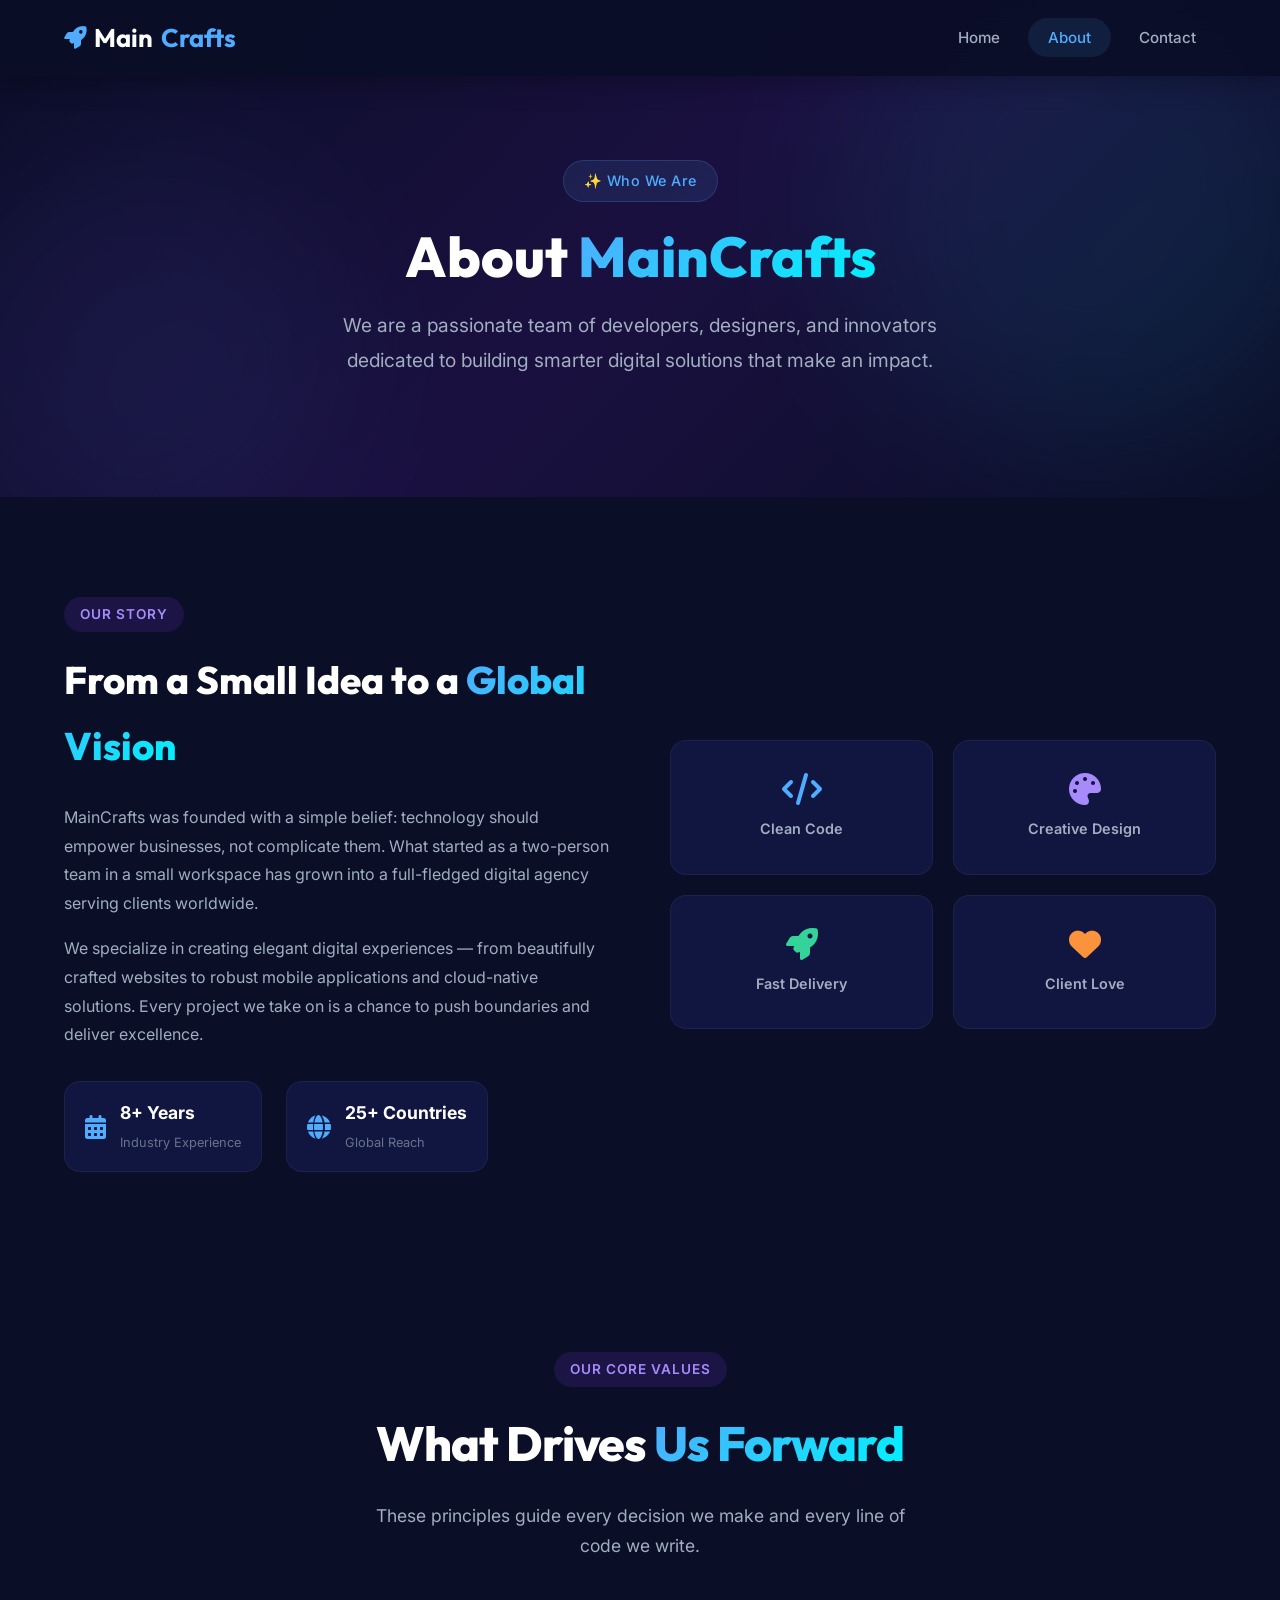
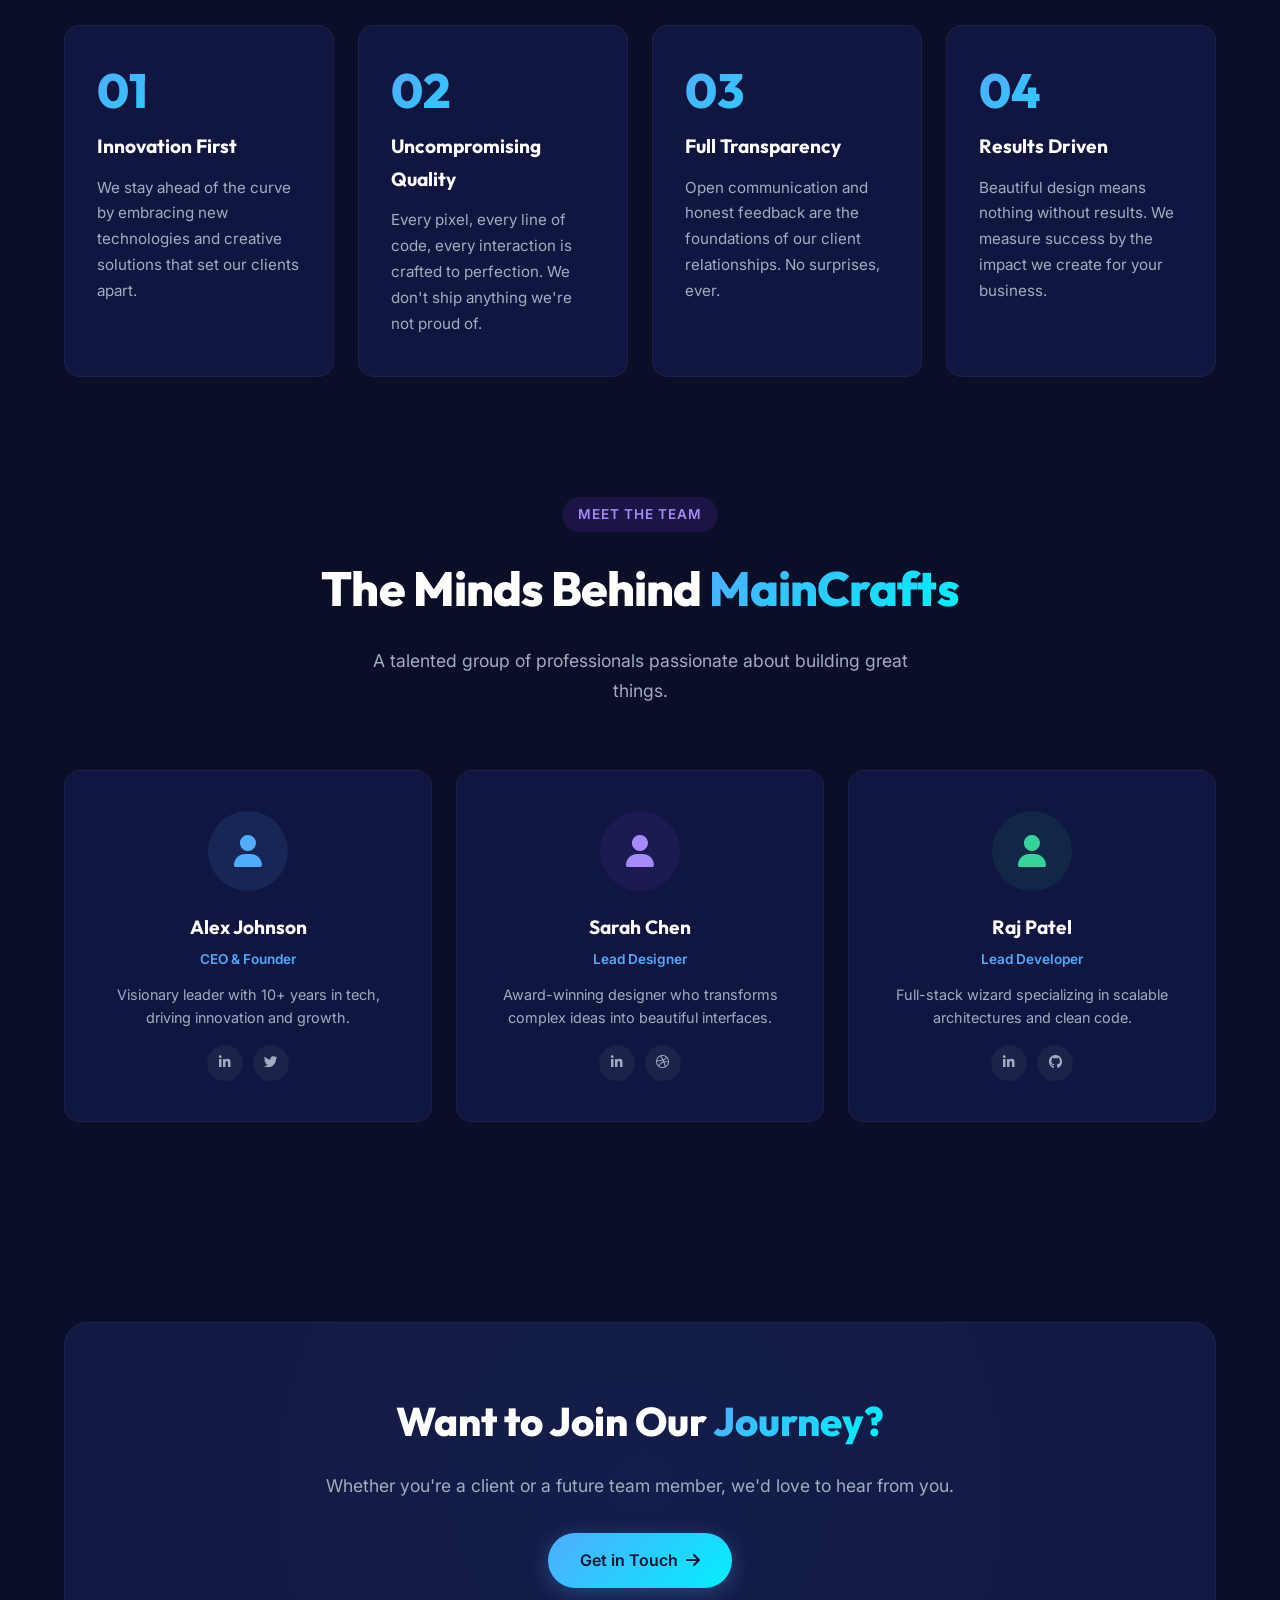
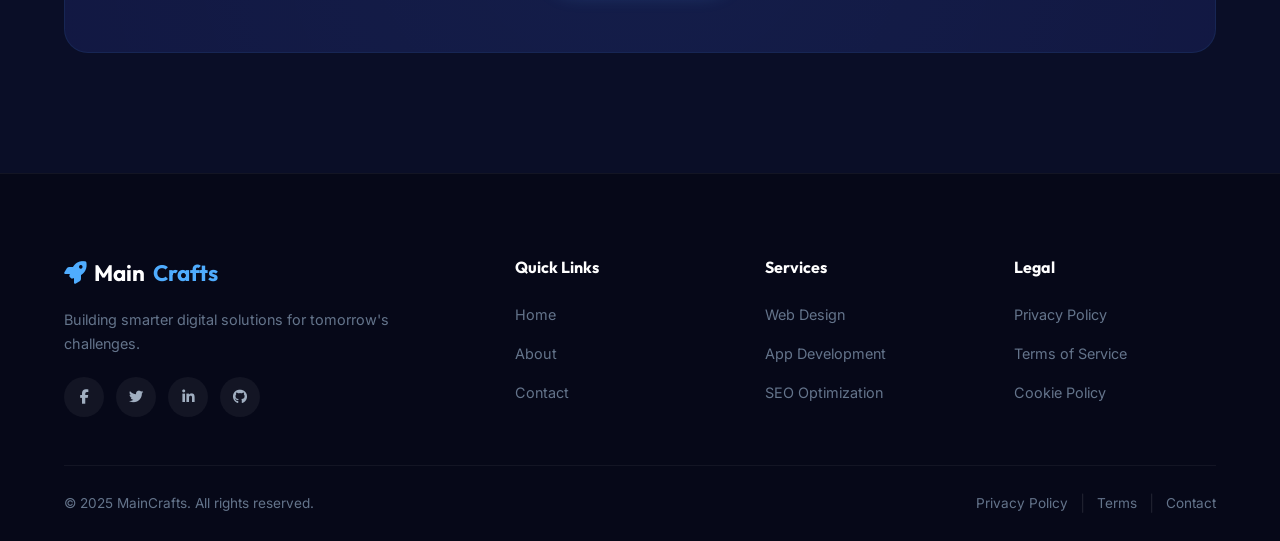
==== about.html @ 59b8bea9 "Task 2: Multi-page website (Home, About, Contact) with form validation and responsive design" ====
<!DOCTYPE html>
<html lang="en">

<head>
    <meta charset="UTF-8">
    <meta name="viewport" content="width=device-width, initial-scale=1.0">
    <meta name="description"
        content="Learn more about MainCrafts — a passionate team of developers, designers, and innovators building smarter digital solutions.">
    <title>About Us — MainCrafts</title>
    <link rel="preconnect" href="https://fonts.googleapis.com">
    <link rel="preconnect" href="https://fonts.gstatic.com" crossorigin>
    <link
        href="https://fonts.googleapis.com/css2?family=Inter:wght@300;400;500;600;700;800;900&family=Outfit:wght@400;500;600;700;800&display=swap"
        rel="stylesheet">
    <link rel="stylesheet" href="https://cdnjs.cloudflare.com/ajax/libs/font-awesome/6.5.1/css/all.min.css">
    <link rel="stylesheet" href="style.css">
</head>

<body>
    <!-- ========== HEADER / NAVBAR ========== -->
    <header id="header">
        <div class="header-container">
            <a href="index.html" class="logo" id="logo"><i class="fas fa-rocket"></i> Main<strong>Crafts</strong></a>
            <button class="hamburger" id="hamburger" aria-label="Toggle navigation">
                <span class="bar"></span><span class="bar"></span><span class="bar"></span>
            </button>
            <nav id="navbar">
                <ul class="nav-links">
                    <li><a href="index.html" class="nav-link">Home</a></li>
                    <li><a href="about.html" class="nav-link active">About</a></li>
                    <li><a href="contact.html" class="nav-link">Contact</a></li>
                </ul>
            </nav>
        </div>
    </header>

    <!-- ========== ABOUT HERO ========== -->
    <section class="page-hero">
        <div class="hero-bg-shapes">
            <div class="shape shape-1"></div>
            <div class="shape shape-2"></div>
        </div>
        <div class="container">
            <div class="page-hero-content">
                <span class="hero-badge">✨ Who We Are</span>
                <h1>About <span class="gradient-text">MainCrafts</span></h1>
                <p class="hero-subtitle">We are a passionate team of developers, designers, and innovators dedicated to
                    building smarter digital solutions that make an impact.</p>
            </div>
        </div>
    </section>

    <!-- ========== OUR STORY ========== -->
    <section class="about-story">
        <div class="container">
            <div class="story-grid">
                <div class="story-content">
                    <span class="section-badge">Our Story</span>
                    <h2>From a Small Idea to a <span class="gradient-text">Global Vision</span></h2>
                    <p>MainCrafts was founded with a simple belief: technology should empower businesses, not complicate
                        them. What started as a two-person team in a small workspace has grown into a full-fledged
                        digital agency serving clients worldwide.</p>
                    <p>We specialize in creating elegant digital experiences — from beautifully crafted websites to
                        robust mobile applications and cloud-native solutions. Every project we take on is a chance to
                        push boundaries and deliver excellence.</p>
                    <div class="story-highlights">
                        <div class="highlight" id="highlight-years">
                            <i class="fas fa-calendar-alt"></i>
                            <div>
                                <strong>8+ Years</strong>
                                <span>Industry Experience</span>
                            </div>
                        </div>
                        <div class="highlight" id="highlight-global">
                            <i class="fas fa-globe"></i>
                            <div>
                                <strong>25+ Countries</strong>
                                <span>Global Reach</span>
                            </div>
                        </div>
                    </div>
                </div>
                <div class="story-visual">
                    <div class="visual-card card-1">
                        <i class="fas fa-code"></i>
                        <span>Clean Code</span>
                    </div>
                    <div class="visual-card card-2">
                        <i class="fas fa-palette"></i>
                        <span>Creative Design</span>
                    </div>
                    <div class="visual-card card-3">
                        <i class="fas fa-rocket"></i>
                        <span>Fast Delivery</span>
                    </div>
                    <div class="visual-card card-4">
                        <i class="fas fa-heart"></i>
                        <span>Client Love</span>
                    </div>
                </div>
            </div>
        </div>
    </section>

    <!-- ========== OUR VALUES ========== -->
    <section class="about-values">
        <div class="container">
            <div class="section-header">
                <span class="section-badge">Our Core Values</span>
                <h2>What Drives <span class="gradient-text">Us Forward</span></h2>
                <p class="section-subtitle">These principles guide every decision we make and every line of code we
                    write.</p>
            </div>
            <div class="values-grid">
                <div class="value-card" id="value-innovation">
                    <div class="value-number">01</div>
                    <h3>Innovation First</h3>
                    <p>We stay ahead of the curve by embracing new technologies and creative solutions that set our
                        clients apart.</p>
                </div>
                <div class="value-card" id="value-quality">
                    <div class="value-number">02</div>
                    <h3>Uncompromising Quality</h3>
                    <p>Every pixel, every line of code, every interaction is crafted to perfection. We don't ship
                        anything we're not proud of.</p>
                </div>
                <div class="value-card" id="value-transparency">
                    <div class="value-number">03</div>
                    <h3>Full Transparency</h3>
                    <p>Open communication and honest feedback are the foundations of our client relationships. No
                        surprises, ever.</p>
                </div>
                <div class="value-card" id="value-results">
                    <div class="value-number">04</div>
                    <h3>Results Driven</h3>
                    <p>Beautiful design means nothing without results. We measure success by the impact we create for
                        your business.</p>
                </div>
            </div>
        </div>
    </section>

    <!-- ========== TEAM SECTION ========== -->
    <section class="about-team">
        <div class="container">
            <div class="section-header">
                <span class="section-badge">Meet The Team</span>
                <h2>The Minds Behind <span class="gradient-text">MainCrafts</span></h2>
                <p class="section-subtitle">A talented group of professionals passionate about building great things.
                </p>
            </div>
            <div class="team-grid">
                <div class="team-card" id="team-member-1">
                    <div class="team-avatar">
                        <i class="fas fa-user"></i>
                    </div>
                    <h3>Alex Johnson</h3>
                    <span class="team-role">CEO & Founder</span>
                    <p>Visionary leader with 10+ years in tech, driving innovation and growth.</p>
                    <div class="team-socials">
                        <a href="#" aria-label="LinkedIn"><i class="fab fa-linkedin-in"></i></a>
                        <a href="#" aria-label="Twitter"><i class="fab fa-twitter"></i></a>
                    </div>
                </div>
                <div class="team-card" id="team-member-2">
                    <div class="team-avatar avatar-purple">
                        <i class="fas fa-user"></i>
                    </div>
                    <h3>Sarah Chen</h3>
                    <span class="team-role">Lead Designer</span>
                    <p>Award-winning designer who transforms complex ideas into beautiful interfaces.</p>
                    <div class="team-socials">
                        <a href="#" aria-label="LinkedIn"><i class="fab fa-linkedin-in"></i></a>
                        <a href="#" aria-label="Dribbble"><i class="fab fa-dribbble"></i></a>
                    </div>
                </div>
                <div class="team-card" id="team-member-3">
                    <div class="team-avatar avatar-green">
                        <i class="fas fa-user"></i>
                    </div>
                    <h3>Raj Patel</h3>
                    <span class="team-role">Lead Developer</span>
                    <p>Full-stack wizard specializing in scalable architectures and clean code.</p>
                    <div class="team-socials">
                        <a href="#" aria-label="LinkedIn"><i class="fab fa-linkedin-in"></i></a>
                        <a href="#" aria-label="GitHub"><i class="fab fa-github"></i></a>
                    </div>
                </div>
            </div>
        </div>
    </section>

    <!-- ========== CTA SECTION ========== -->
    <section class="cta-banner">
        <div class="container">
            <div class="cta-box">
                <h2>Want to Join Our <span class="gradient-text">Journey?</span></h2>
                <p>Whether you're a client or a future team member, we'd love to hear from you.</p>
                <a href="contact.html" class="btn btn-primary" id="cta-about-contact">Get in Touch <i
                        class="fas fa-arrow-right"></i></a>
            </div>
        </div>
    </section>

    <!-- ========== FOOTER ========== -->
    <footer id="footer">
        <div class="container">
            <div class="footer-grid">
                <div class="footer-brand">
                    <a href="index.html" class="logo"><i class="fas fa-rocket"></i>
                        Main<strong>Crafts</strong></a>
                    <p>Building smarter digital solutions for tomorrow's challenges.</p>
                    <div class="social-links">
                        <a href="#" id="social-fb-about" aria-label="Facebook"><i class="fab fa-facebook-f"></i></a>
                        <a href="#" id="social-tw-about" aria-label="Twitter"><i class="fab fa-twitter"></i></a>
                        <a href="#" id="social-li-about" aria-label="LinkedIn"><i class="fab fa-linkedin-in"></i></a>
                        <a href="#" id="social-gh-about" aria-label="GitHub"><i class="fab fa-github"></i></a>
                    </div>
                </div>
                <div class="footer-links-group">
                    <h4>Quick Links</h4>
                    <ul>
                        <li><a href="index.html">Home</a></li>
                        <li><a href="about.html">About</a></li>
                        <li><a href="contact.html">Contact</a></li>
                    </ul>
                </div>
                <div class="footer-links-group">
                    <h4>Services</h4>
                    <ul>
                        <li><a href="#">Web Design</a></li>
                        <li><a href="#">App Development</a></li>
                        <li><a href="#">SEO Optimization</a></li>
                    </ul>
                </div>
                <div class="footer-links-group">
                    <h4>Legal</h4>
                    <ul>
                        <li><a href="#">Privacy Policy</a></li>
                        <li><a href="#">Terms of Service</a></li>
                        <li><a href="#">Cookie Policy</a></li>
                    </ul>
                </div>
            </div>
            <div class="footer-bottom">
                <p>&copy; 2025 MainCrafts. All rights reserved.</p>
                <div class="footer-bottom-links">
                    <a href="#">Privacy Policy</a><span>|</span>
                    <a href="#">Terms</a><span>|</span>
                    <a href="contact.html">Contact</a>
                </div>
            </div>
        </div>
    </footer>

    <script src="script.js"></script>
</body>

</html>
---- style.css ----
*,*::before,*::after{margin:0;padding:0;box-sizing:border-box}
:root{--primary:#4facfe;--primary-dark:#00f2fe;--accent:#7c3aed;--accent-light:#a78bfa;--bg-dark:#0a0e27;--bg-card:#111640;--bg-card-hover:#1a1f4e;--text-primary:#ffffff;--text-secondary:#a0aec0;--text-muted:#64748b;--gradient-primary:linear-gradient(135deg,#4facfe 0%,#00f2fe 100%);--gradient-hero:linear-gradient(135deg,#0a0e27 0%,#1a1040 50%,#0a0e27 100%);--gradient-accent:linear-gradient(135deg,#7c3aed 0%,#4facfe 100%);--shadow-card:0 8px 32px rgba(0,0,0,0.3);--shadow-glow:0 0 30px rgba(79,172,254,0.15);--radius:16px;--radius-sm:8px;--radius-full:50px;--transition:0.3s cubic-bezier(0.4,0,0.2,1);--font-main:'Inter',sans-serif;--font-display:'Outfit',sans-serif}
html{scroll-behavior:smooth;scroll-padding-top:80px}
body{font-family:var(--font-main);background:var(--bg-dark);color:var(--text-primary);line-height:1.7;overflow-x:hidden;-webkit-font-smoothing:antialiased}
a{text-decoration:none;color:inherit;transition:var(--transition)}
ul{list-style:none}
img{max-width:100%;display:block}
.container{max-width:1200px;margin:0 auto;padding:0 24px}
.gradient-text{background:var(--gradient-primary);-webkit-background-clip:text;-webkit-text-fill-color:transparent;background-clip:text}

/* HEADER */
#header{position:fixed;top:0;left:0;width:100%;z-index:1000;padding:16px 0;background:rgba(10,14,39,0.92);backdrop-filter:blur(20px);-webkit-backdrop-filter:blur(20px);box-shadow:0 4px 30px rgba(0,0,0,0.3);transition:var(--transition)}
.header-container{max-width:1200px;margin:0 auto;padding:0 24px;display:flex;align-items:center;justify-content:space-between}
.logo{font-family:var(--font-display);font-size:1.6rem;font-weight:700;color:var(--text-primary);display:flex;align-items:center;gap:8px}
.logo i{color:var(--primary);font-size:1.4rem}
.logo strong{color:var(--primary)}
.nav-links{display:flex;gap:8px;align-items:center}
.nav-link{padding:10px 20px;border-radius:var(--radius-full);font-weight:500;font-size:0.95rem;color:var(--text-secondary);transition:var(--transition)}
.nav-link:hover,.nav-link.active{color:var(--text-primary);background:rgba(79,172,254,0.1)}
.nav-link.active{color:var(--primary)}
.hamburger{display:none;flex-direction:column;gap:5px;background:none;border:none;cursor:pointer;padding:8px;z-index:1001}
.bar{width:28px;height:3px;background:var(--text-primary);border-radius:4px;transition:var(--transition)}
.hamburger.active .bar:nth-child(1){transform:rotate(45deg) translate(6px,6px)}
.hamburger.active .bar:nth-child(2){opacity:0}
.hamburger.active .bar:nth-child(3){transform:rotate(-45deg) translate(6px,-6px)}

/* HERO */
.hero{min-height:100vh;display:flex;align-items:center;justify-content:center;position:relative;overflow:hidden;background:var(--gradient-hero);padding:120px 24px 80px}
.hero-bg-shapes{position:absolute;inset:0;overflow:hidden;pointer-events:none}
.shape{position:absolute;border-radius:50%;opacity:0.08;background:var(--gradient-primary);filter:blur(80px);animation:float 8s ease-in-out infinite}
.shape-1{width:500px;height:500px;top:-10%;right:-5%}
.shape-2{width:400px;height:400px;bottom:-10%;left:-5%;animation-delay:-3s;background:var(--gradient-accent)}
.shape-3{width:300px;height:300px;top:40%;left:50%;animation-delay:-5s}
@keyframes float{0%,100%{transform:translateY(0) scale(1)}50%{transform:translateY(-30px) scale(1.05)}}
.hero-content{text-align:center;max-width:800px;position:relative;z-index:2}
.hero-badge{display:inline-block;padding:8px 20px;border-radius:var(--radius-full);background:rgba(79,172,254,0.1);border:1px solid rgba(79,172,254,0.2);font-size:0.9rem;font-weight:500;color:var(--primary);margin-bottom:24px;letter-spacing:0.5px}
.hero h1{font-family:var(--font-display);font-size:clamp(2.5rem,6vw,4.5rem);font-weight:800;line-height:1.1;margin-bottom:24px;letter-spacing:-0.02em}
.hero-subtitle{font-size:clamp(1rem,2vw,1.2rem);color:var(--text-secondary);max-width:600px;margin:0 auto 40px;line-height:1.8}
.hero-buttons{display:flex;gap:16px;justify-content:center;flex-wrap:wrap;margin-bottom:60px}
.btn{display:inline-flex;align-items:center;gap:8px;padding:14px 32px;border-radius:var(--radius-full);font-weight:600;font-size:1rem;cursor:pointer;transition:var(--transition);border:none;font-family:var(--font-main)}
.btn-primary{background:var(--gradient-primary);color:#0a0e27;box-shadow:0 4px 20px rgba(79,172,254,0.3)}
.btn-primary:hover{transform:translateY(-2px);box-shadow:0 8px 30px rgba(79,172,254,0.5)}
.btn-outline{background:transparent;color:var(--text-primary);border:2px solid rgba(255,255,255,0.2)}
.btn-outline:hover{border-color:var(--primary);color:var(--primary);transform:translateY(-2px)}
.btn-full{width:100%;justify-content:center}
.hero-stats{display:flex;align-items:center;justify-content:center;gap:40px;flex-wrap:wrap}
.stat{text-align:center}
.stat-number{display:block;font-family:var(--font-display);font-size:2rem;font-weight:800;color:var(--text-primary)}
.stat-label{font-size:0.85rem;color:var(--text-muted)}
.stat-divider{width:1px;height:40px;background:rgba(255,255,255,0.1)}

/* FEATURES / SERVICES */
.features{padding:120px 0;position:relative}
.section-header{text-align:center;margin-bottom:64px}
.section-badge{display:inline-block;padding:6px 16px;border-radius:var(--radius-full);background:rgba(124,58,237,0.15);color:var(--accent-light);font-size:0.85rem;font-weight:600;text-transform:uppercase;letter-spacing:1px;margin-bottom:16px}
.section-header h2{font-family:var(--font-display);font-size:clamp(2rem,4vw,3rem);font-weight:800;margin-bottom:16px;letter-spacing:-0.02em}
.section-subtitle{color:var(--text-secondary);font-size:1.1rem;max-width:550px;margin:0 auto}
.features-grid{display:grid;grid-template-columns:repeat(auto-fit,minmax(260px,1fr));gap:24px}
.feature-card{background:var(--bg-card);border:1px solid rgba(255,255,255,0.05);border-radius:var(--radius);padding:40px 32px;transition:var(--transition);position:relative;overflow:hidden}
.feature-card::before{content:'';position:absolute;top:0;left:0;right:0;height:3px;background:var(--gradient-primary);opacity:0;transition:var(--transition)}
.feature-card:hover{transform:translateY(-8px);background:var(--bg-card-hover);border-color:rgba(79,172,254,0.15);box-shadow:var(--shadow-glow)}
.feature-card:hover::before{opacity:1}
.feature-icon{width:60px;height:60px;border-radius:14px;display:flex;align-items:center;justify-content:center;font-size:1.5rem;margin-bottom:24px;background:rgba(79,172,254,0.1);color:var(--primary)}
.feature-icon.icon-purple{background:rgba(124,58,237,0.1);color:var(--accent-light)}
.feature-icon.icon-green{background:rgba(16,185,129,0.1);color:#34d399}
.feature-icon.icon-orange{background:rgba(251,146,60,0.1);color:#fb923c}
.feature-card h3{font-family:var(--font-display);font-size:1.3rem;font-weight:700;margin-bottom:12px}
.feature-card p{color:var(--text-secondary);font-size:0.95rem;line-height:1.7;margin-bottom:20px}
.feature-link{color:var(--primary);font-weight:600;font-size:0.9rem;display:inline-flex;align-items:center;gap:6px}
.feature-link i{font-size:0.8rem;transition:var(--transition)}
.feature-link:hover i{transform:translateX(4px)}

/* WHY US */
.why-us-section{padding:80px 0 120px}
.why-us-grid{display:grid;grid-template-columns:repeat(2,1fr);gap:24px}
.why-card{display:flex;gap:20px;align-items:flex-start;background:var(--bg-card);border:1px solid rgba(255,255,255,0.05);border-radius:var(--radius);padding:32px;transition:var(--transition)}
.why-card:hover{transform:translateY(-4px);border-color:rgba(79,172,254,0.15);box-shadow:var(--shadow-glow)}
.why-icon{width:50px;height:50px;min-width:50px;border-radius:12px;display:flex;align-items:center;justify-content:center;font-size:1.3rem;background:rgba(79,172,254,0.1);color:var(--primary)}
.why-icon.icon-purple{background:rgba(124,58,237,0.1);color:var(--accent-light)}
.why-icon.icon-green{background:rgba(16,185,129,0.1);color:#34d399}
.why-icon.icon-orange{background:rgba(251,146,60,0.1);color:#fb923c}
.why-content h3{font-family:var(--font-display);font-size:1.15rem;font-weight:700;margin-bottom:8px}
.why-content p{color:var(--text-secondary);font-size:0.9rem;line-height:1.7}

/* CTA BANNER */
.cta-banner{padding:80px 0 120px}
.cta-box{background:var(--bg-card);border:1px solid rgba(79,172,254,0.1);border-radius:24px;padding:64px 48px;text-align:center;position:relative;overflow:hidden}
.cta-box::before{content:'';position:absolute;top:-50%;left:-50%;width:200%;height:200%;background:radial-gradient(circle at center,rgba(79,172,254,0.05) 0%,transparent 70%);pointer-events:none}
.cta-box h2{font-family:var(--font-display);font-size:clamp(1.8rem,3.5vw,2.5rem);font-weight:800;margin-bottom:16px;position:relative}
.cta-box>p{color:var(--text-secondary);font-size:1.1rem;margin-bottom:32px;position:relative}

/* PAGE HERO (About / Contact) */
.page-hero{padding:160px 24px 80px;position:relative;overflow:hidden;background:var(--gradient-hero);text-align:center}
.page-hero-content{max-width:700px;margin:0 auto;position:relative;z-index:2}
.page-hero-content h1{font-family:var(--font-display);font-size:clamp(2.2rem,5vw,3.5rem);font-weight:800;line-height:1.1;margin-bottom:20px}

/* ABOUT STORY */
.about-story{padding:100px 0}
.story-grid{display:grid;grid-template-columns:1fr 1fr;gap:60px;align-items:center}
.story-content .section-badge{margin-bottom:16px}
.story-content h2{font-family:var(--font-display);font-size:clamp(1.8rem,3vw,2.5rem);font-weight:800;margin-bottom:24px}
.story-content p{color:var(--text-secondary);font-size:1rem;line-height:1.8;margin-bottom:16px}
.story-highlights{display:flex;gap:24px;margin-top:32px}
.highlight{display:flex;align-items:center;gap:14px;padding:16px 20px;background:var(--bg-card);border-radius:var(--radius);border:1px solid rgba(255,255,255,0.05)}
.highlight i{font-size:1.5rem;color:var(--primary)}
.highlight strong{display:block;font-size:1.1rem;color:var(--text-primary)}
.highlight span{font-size:0.8rem;color:var(--text-muted)}
.story-visual{display:grid;grid-template-columns:1fr 1fr;gap:20px}
.visual-card{background:var(--bg-card);border:1px solid rgba(255,255,255,0.05);border-radius:var(--radius);padding:32px;text-align:center;transition:var(--transition)}
.visual-card:hover{transform:translateY(-6px);border-color:rgba(79,172,254,0.2);box-shadow:var(--shadow-glow)}
.visual-card i{font-size:2rem;margin-bottom:12px;color:var(--primary)}
.visual-card span{display:block;font-weight:600;font-size:0.9rem;color:var(--text-secondary)}
.card-2 i{color:var(--accent-light)}
.card-3 i{color:#34d399}
.card-4 i{color:#fb923c}

/* VALUES */
.about-values{padding:80px 0 120px}
.values-grid{display:grid;grid-template-columns:repeat(auto-fit,minmax(260px,1fr));gap:24px}
.value-card{background:var(--bg-card);border:1px solid rgba(255,255,255,0.05);border-radius:var(--radius);padding:40px 32px;transition:var(--transition)}
.value-card:hover{transform:translateY(-6px);border-color:rgba(79,172,254,0.15);box-shadow:var(--shadow-glow)}
.value-number{font-family:var(--font-display);font-size:3rem;font-weight:800;background:var(--gradient-primary);-webkit-background-clip:text;-webkit-text-fill-color:transparent;background-clip:text;margin-bottom:16px;line-height:1}
.value-card h3{font-family:var(--font-display);font-size:1.2rem;font-weight:700;margin-bottom:12px}
.value-card p{color:var(--text-secondary);font-size:0.95rem;line-height:1.7}

/* TEAM */
.about-team{padding:0 0 120px}
.team-grid{display:grid;grid-template-columns:repeat(auto-fit,minmax(280px,1fr));gap:24px}
.team-card{background:var(--bg-card);border:1px solid rgba(255,255,255,0.05);border-radius:var(--radius);padding:40px 32px;text-align:center;transition:var(--transition)}
.team-card:hover{transform:translateY(-6px);border-color:rgba(79,172,254,0.15);box-shadow:var(--shadow-glow)}
.team-avatar{width:80px;height:80px;border-radius:50%;background:rgba(79,172,254,0.1);display:flex;align-items:center;justify-content:center;margin:0 auto 20px;font-size:2rem;color:var(--primary)}
.team-avatar.avatar-purple{background:rgba(124,58,237,0.1);color:var(--accent-light)}
.team-avatar.avatar-green{background:rgba(16,185,129,0.1);color:#34d399}
.team-card h3{font-family:var(--font-display);font-size:1.2rem;font-weight:700;margin-bottom:4px}
.team-role{color:var(--primary);font-size:0.85rem;font-weight:600;display:block;margin-bottom:12px}
.team-card p{color:var(--text-secondary);font-size:0.9rem;line-height:1.6;margin-bottom:16px}
.team-socials{display:flex;gap:10px;justify-content:center}
.team-socials a{width:36px;height:36px;border-radius:50%;display:flex;align-items:center;justify-content:center;background:rgba(255,255,255,0.05);color:var(--text-secondary);font-size:0.85rem;transition:var(--transition)}
.team-socials a:hover{background:var(--primary);color:var(--bg-dark);transform:translateY(-2px)}

/* CONTACT */
.contact-section{padding:80px 0 120px}
.contact-grid{display:grid;grid-template-columns:1.2fr 1fr;gap:48px;align-items:start}
.contact-form-wrapper{background:var(--bg-card);border:1px solid rgba(255,255,255,0.05);border-radius:var(--radius);padding:48px 40px}
.contact-form-wrapper h2{font-family:var(--font-display);font-size:1.8rem;font-weight:800;margin-bottom:8px}
.form-description{color:var(--text-secondary);margin-bottom:32px;font-size:0.95rem}
.form-group{margin-bottom:20px}
.form-group label{display:block;font-weight:600;font-size:0.9rem;margin-bottom:8px;color:var(--text-primary)}
.required{color:#f87171}
.input-wrapper{position:relative;display:flex;align-items:center}
.input-wrapper i{position:absolute;left:16px;color:var(--text-muted);font-size:0.9rem;z-index:1}
.input-wrapper input,.input-wrapper textarea{width:100%;padding:14px 20px 14px 44px;border-radius:var(--radius-sm);border:1px solid rgba(255,255,255,0.1);background:rgba(255,255,255,0.05);color:var(--text-primary);font-size:1rem;font-family:var(--font-main);outline:none;transition:var(--transition);resize:vertical}
.input-wrapper input:focus,.input-wrapper textarea:focus{border-color:var(--primary);box-shadow:0 0 0 3px rgba(79,172,254,0.1)}
.input-wrapper input::placeholder,.input-wrapper textarea::placeholder{color:var(--text-muted)}
.textarea-wrapper{align-items:flex-start}
.textarea-wrapper i{top:16px}
.form-note{color:var(--text-muted);font-size:0.8rem;margin-top:16px;text-align:center}
.form-note i{margin-right:4px}

.contact-info{display:flex;flex-direction:column;gap:20px}
.info-card{background:var(--bg-card);border:1px solid rgba(255,255,255,0.05);border-radius:var(--radius);padding:28px 24px;transition:var(--transition)}
.info-card:hover{transform:translateY(-4px);border-color:rgba(79,172,254,0.15);box-shadow:var(--shadow-glow)}
.info-icon{width:48px;height:48px;border-radius:12px;display:flex;align-items:center;justify-content:center;font-size:1.2rem;margin-bottom:16px;background:rgba(79,172,254,0.1);color:var(--primary)}
.info-icon.icon-purple{background:rgba(124,58,237,0.1);color:var(--accent-light)}
.info-icon.icon-green{background:rgba(16,185,129,0.1);color:#34d399}
.info-icon.icon-orange{background:rgba(251,146,60,0.1);color:#fb923c}
.info-card h3{font-family:var(--font-display);font-size:1.1rem;font-weight:700;margin-bottom:6px}
.info-card p{color:var(--text-secondary);font-size:0.9rem;line-height:1.6}
.info-link{color:var(--primary);font-weight:600;font-size:0.85rem;display:inline-flex;align-items:center;gap:6px;margin-top:10px}
.info-link i{font-size:0.75rem;transition:var(--transition)}
.info-link:hover i{transform:translateX(4px)}

/* FAQ */
.faq-section{padding:0 0 120px}
.faq-grid{max-width:800px;margin:0 auto;display:flex;flex-direction:column;gap:16px}
.faq-item{background:var(--bg-card);border:1px solid rgba(255,255,255,0.05);border-radius:var(--radius);overflow:hidden;transition:var(--transition)}
.faq-item:hover{border-color:rgba(79,172,254,0.15)}
.faq-question{display:flex;justify-content:space-between;align-items:center;padding:20px 24px;cursor:pointer;gap:16px}
.faq-question h3{font-family:var(--font-display);font-size:1.05rem;font-weight:600}
.faq-question i{color:var(--primary);font-size:0.9rem;transition:var(--transition);min-width:16px}
.faq-item.active .faq-question i{transform:rotate(45deg)}
.faq-answer{max-height:0;overflow:hidden;transition:max-height 0.4s ease}
.faq-item.active .faq-answer{max-height:200px}
.faq-answer p{padding:0 24px 20px;color:var(--text-secondary);font-size:0.95rem;line-height:1.7}

/* FOOTER */
#footer{background:rgba(5,7,20,0.8);border-top:1px solid rgba(255,255,255,0.05);padding:80px 0 0}
.footer-grid{display:grid;grid-template-columns:2fr 1fr 1fr 1fr;gap:48px;margin-bottom:48px}
.footer-brand .logo{font-size:1.4rem;margin-bottom:16px;display:inline-flex}
.footer-brand>p{color:var(--text-muted);font-size:0.9rem;line-height:1.7;margin-bottom:20px}
.social-links{display:flex;gap:12px}
.social-links a{width:40px;height:40px;border-radius:50%;display:flex;align-items:center;justify-content:center;background:rgba(255,255,255,0.05);color:var(--text-secondary);transition:var(--transition);font-size:0.9rem}
.social-links a:hover{background:var(--primary);color:var(--bg-dark);transform:translateY(-3px)}
.footer-links-group h4{font-family:var(--font-display);font-weight:700;margin-bottom:20px;font-size:1rem}
.footer-links-group ul{display:flex;flex-direction:column;gap:12px}
.footer-links-group a{color:var(--text-muted);font-size:0.9rem}
.footer-links-group a:hover{color:var(--primary)}
.footer-bottom{border-top:1px solid rgba(255,255,255,0.05);padding:24px 0;display:flex;justify-content:space-between;align-items:center;flex-wrap:wrap;gap:16px}
.footer-bottom p{color:var(--text-muted);font-size:0.85rem}
.footer-bottom-links{display:flex;gap:12px;align-items:center}
.footer-bottom-links a{color:var(--text-muted);font-size:0.85rem}
.footer-bottom-links a:hover{color:var(--primary)}
.footer-bottom-links span{color:rgba(255,255,255,0.1)}

/* ANIMATIONS */
.reveal{opacity:0;transform:translateY(40px);transition:opacity 0.8s ease,transform 0.8s ease}
.reveal.revealed{opacity:1;transform:translateY(0)}
.feature-card.reveal:nth-child(2){transition-delay:0.1s}
.feature-card.reveal:nth-child(3){transition-delay:0.2s}
.feature-card.reveal:nth-child(4){transition-delay:0.3s}

/* RESPONSIVE TABLET */
@media(max-width:768px){
.hamburger{display:flex}
#navbar{position:fixed;top:0;right:-100%;width:280px;height:100vh;background:rgba(10,14,39,0.98);backdrop-filter:blur(20px);padding:100px 32px 40px;transition:var(--transition);box-shadow:-10px 0 40px rgba(0,0,0,0.5)}
#navbar.active{right:0}
.nav-links{flex-direction:column;gap:4px}
.nav-link{padding:14px 20px;width:100%}
.hero{padding:100px 20px 60px}
.hero-stats{gap:24px}
.stat-divider{display:none}
.story-grid{grid-template-columns:1fr;gap:40px}
.why-us-grid{grid-template-columns:1fr}
.contact-grid{grid-template-columns:1fr}
.footer-grid{grid-template-columns:1fr 1fr;gap:32px}
.footer-bottom{flex-direction:column;text-align:center}
.cta-box{padding:48px 24px}
.story-highlights{flex-direction:column}
.contact-form-wrapper{padding:32px 24px}
}

/* RESPONSIVE MOBILE */
@media(max-width:480px){
.hero h1{font-size:2rem}
.hero-subtitle{font-size:0.95rem}
.hero-buttons{flex-direction:column;align-items:center}
.btn{width:100%;justify-content:center}
.features-grid{grid-template-columns:1fr}
.values-grid{grid-template-columns:1fr}
.team-grid{grid-template-columns:1fr}
.footer-grid{grid-template-columns:1fr}
.hero-stats{flex-direction:column;gap:20px}
.story-visual{grid-template-columns:1fr}
}
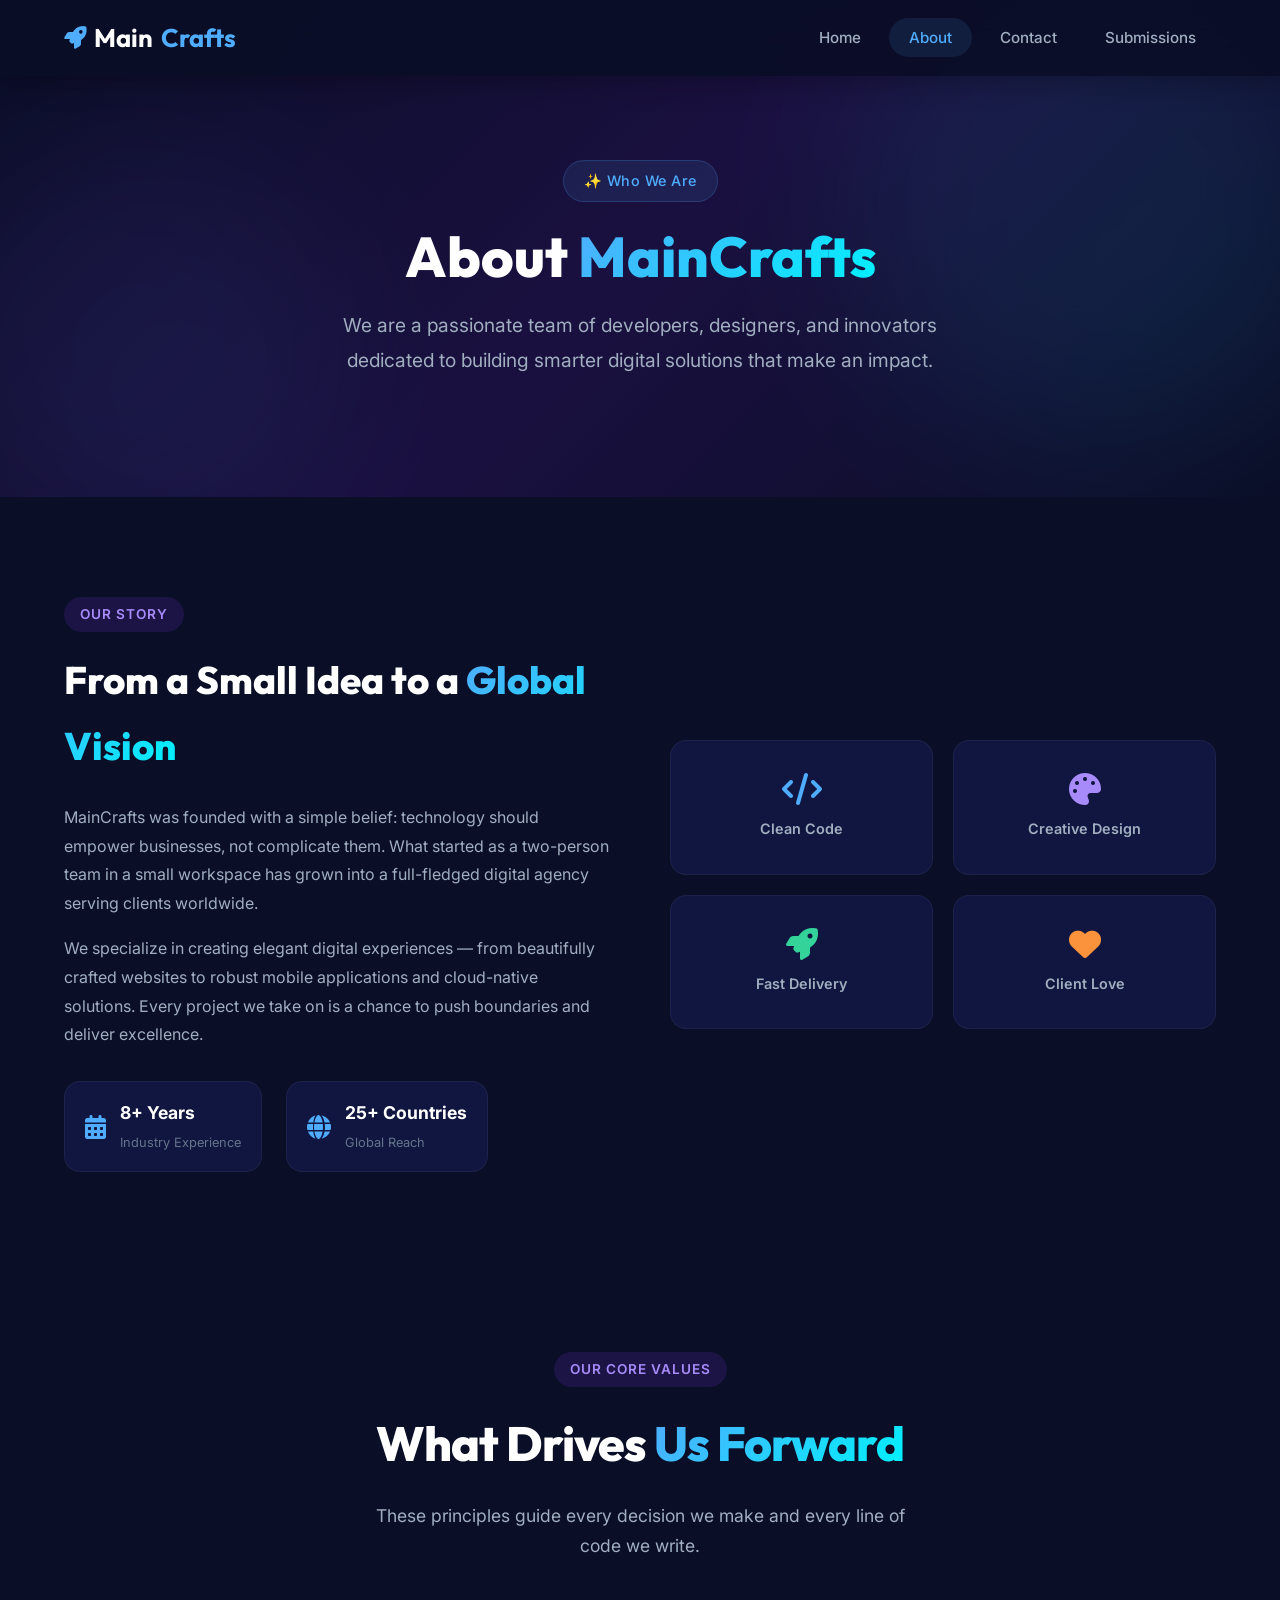
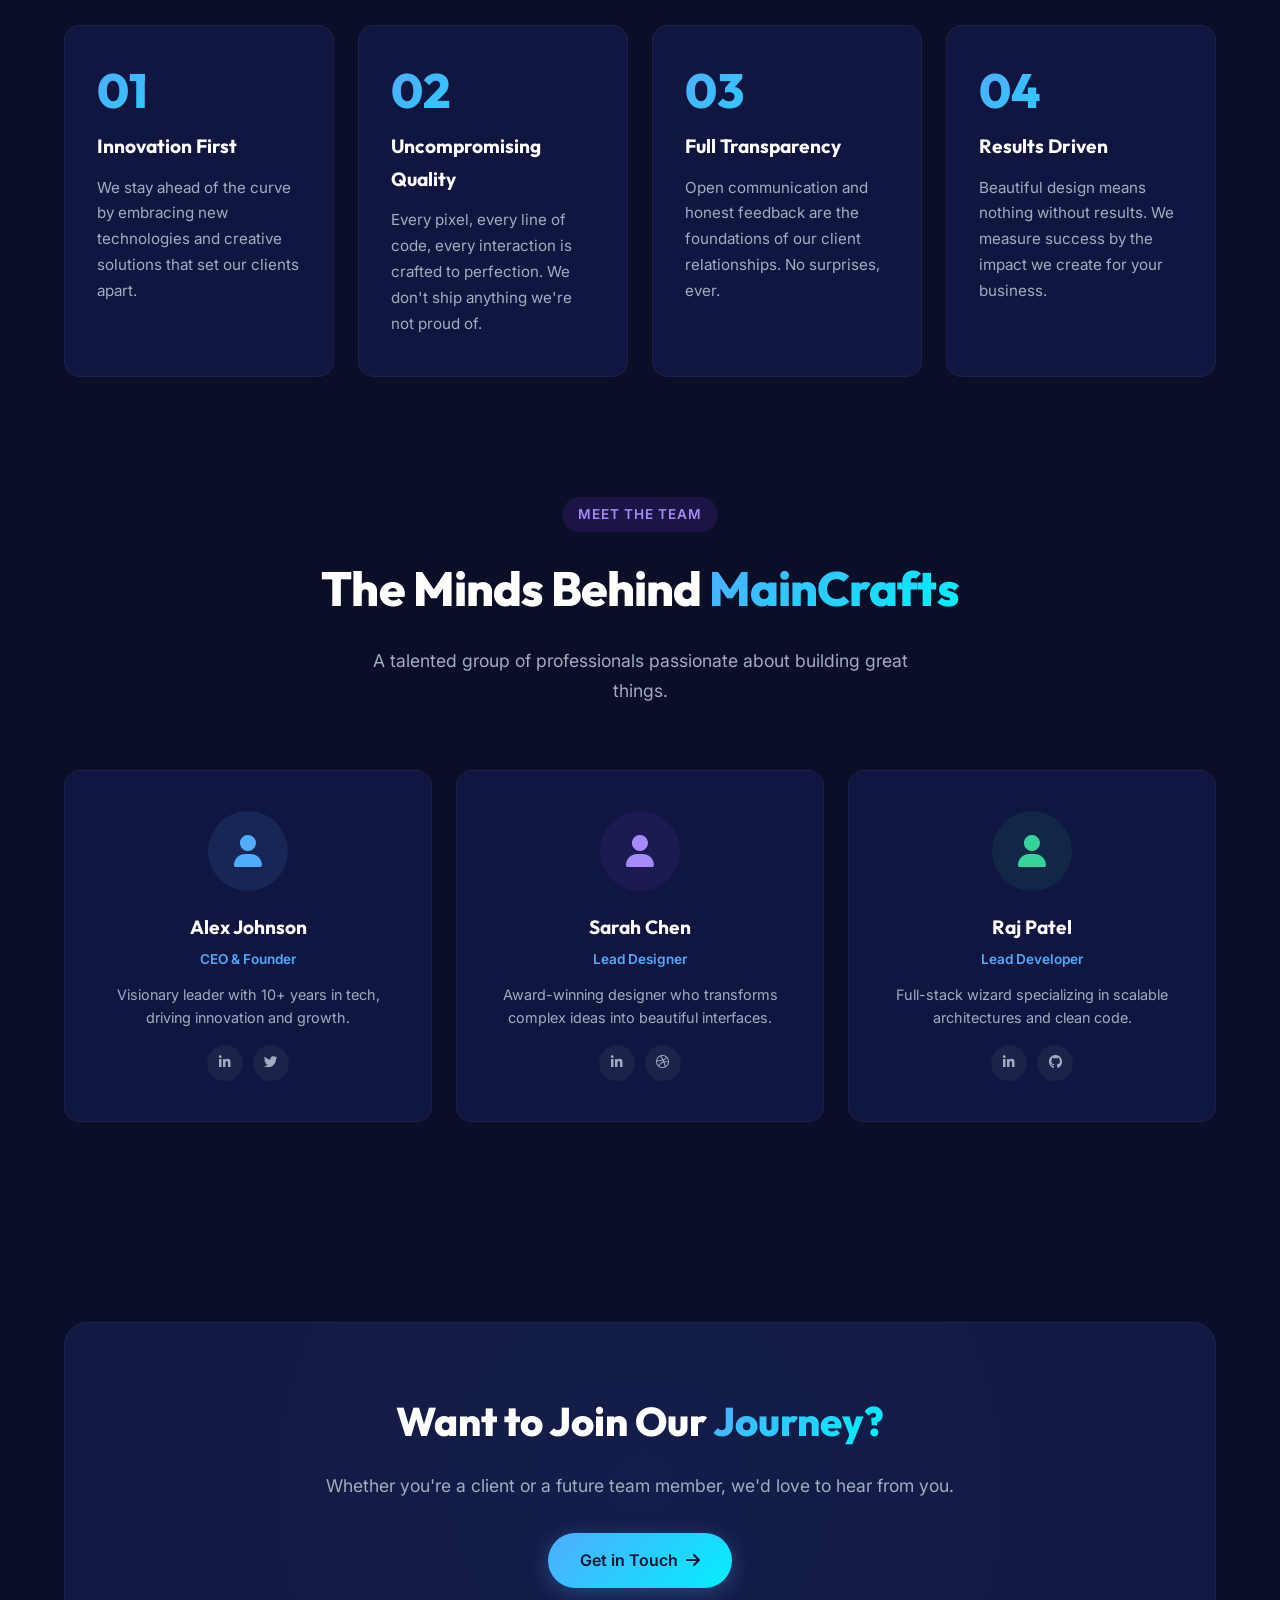
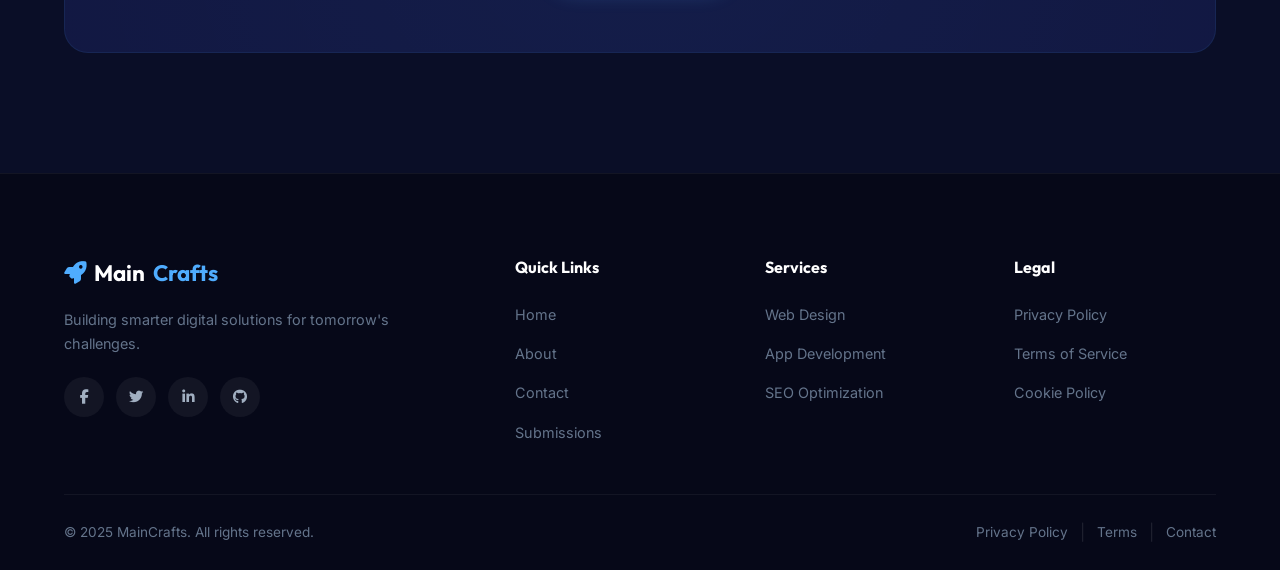
==== commit 8ea91ab5: "Task 3: JavaScript interactivity - Contact form validation, LocalStorage saving, and Submissions pag" ====
--- a/about.html
+++ b/about.html
@@ -29,6 +29,7 @@
                     <li><a href="index.html" class="nav-link">Home</a></li>
                     <li><a href="about.html" class="nav-link active">About</a></li>
                     <li><a href="contact.html" class="nav-link">Contact</a></li>
+                    <li><a href="submissions.html" class="nav-link">Submissions</a></li>
                 </ul>
             </nav>
         </div>
@@ -223,6 +224,7 @@
                         <li><a href="index.html">Home</a></li>
                         <li><a href="about.html">About</a></li>
                         <li><a href="contact.html">Contact</a></li>
+                        <li><a href="submissions.html">Submissions</a></li>
                     </ul>
                 </div>
                 <div class="footer-links-group">
--- a/style.css
+++ b/style.css
@@ -202,6 +202,44 @@
 .footer-bottom-links a:hover{color:var(--primary)}
 .footer-bottom-links span{color:rgba(255,255,255,0.1)}
 
+/* SUBMISSIONS */
+.submissions-section{padding:80px 0 120px}
+.submissions-header{display:flex;justify-content:space-between;align-items:center;margin-bottom:48px;flex-wrap:wrap;gap:20px}
+.submissions-info h2{font-family:var(--font-display);font-size:clamp(1.5rem,3vw,2rem);font-weight:800;margin-bottom:4px}
+.submissions-list{display:flex;flex-direction:column;gap:20px}
+.submission-card{background:var(--bg-card);border:1px solid rgba(255,255,255,0.05);border-radius:var(--radius);padding:28px 32px;transition:var(--transition);position:relative;overflow:hidden;animation:fadeSlideIn 0.5s ease both}
+.submission-card::before{content:'';position:absolute;top:0;left:0;bottom:0;width:4px;background:var(--gradient-primary);opacity:0;transition:var(--transition)}
+.submission-card:hover{transform:translateY(-4px);border-color:rgba(79,172,254,0.15);box-shadow:var(--shadow-glow)}
+.submission-card:hover::before{opacity:1}
+.submission-number{font-family:var(--font-display);font-size:1.5rem;font-weight:800;background:var(--gradient-primary);-webkit-background-clip:text;-webkit-text-fill-color:transparent;background-clip:text;margin-bottom:16px}
+.submission-details{display:grid;grid-template-columns:repeat(auto-fit,minmax(200px,1fr));gap:16px;margin-bottom:16px}
+.submission-field{display:flex;align-items:flex-start;gap:12px}
+.submission-field>i{width:36px;height:36px;min-width:36px;border-radius:10px;display:flex;align-items:center;justify-content:center;background:rgba(79,172,254,0.1);color:var(--primary);font-size:0.85rem;margin-top:2px}
+.field-label{display:block;font-size:0.75rem;font-weight:600;text-transform:uppercase;letter-spacing:1px;color:var(--text-muted);margin-bottom:2px}
+.field-value{display:block;font-size:0.95rem;color:var(--text-primary);word-break:break-word}
+.submission-time{font-size:0.8rem;color:var(--text-muted);display:flex;align-items:center;gap:6px;padding-top:12px;border-top:1px solid rgba(255,255,255,0.05)}
+.submission-time i{color:var(--primary);font-size:0.75rem}
+@keyframes fadeSlideIn{from{opacity:0;transform:translateY(20px)}to{opacity:1;transform:translateY(0)}}
+
+/* EMPTY STATE */
+.empty-state{text-align:center;padding:80px 24px;background:var(--bg-card);border-radius:var(--radius);border:1px dashed rgba(79,172,254,0.2)}
+.empty-icon{width:80px;height:80px;border-radius:50%;background:rgba(79,172,254,0.1);display:flex;align-items:center;justify-content:center;margin:0 auto 24px;font-size:2rem;color:var(--primary)}
+.empty-state h3{font-family:var(--font-display);font-size:1.5rem;font-weight:700;margin-bottom:8px}
+.empty-state p{color:var(--text-secondary);margin-bottom:24px}
+
+/* BUTTON DANGER */
+.btn-danger{border-color:rgba(248,113,113,0.3);color:#f87171}
+.btn-danger:hover{background:rgba(248,113,113,0.1);border-color:#f87171;color:#f87171}
+
+/* TOAST NOTIFICATION */
+.toast-notification{position:fixed;top:24px;right:24px;z-index:10000;display:flex;align-items:center;gap:12px;padding:16px 24px;border-radius:var(--radius-sm);font-size:0.95rem;font-weight:500;backdrop-filter:blur(20px);-webkit-backdrop-filter:blur(20px);box-shadow:0 8px 32px rgba(0,0,0,0.4);transform:translateX(120%);transition:transform 0.4s cubic-bezier(0.4,0,0.2,1);max-width:420px}
+.toast-notification.toast-show{transform:translateX(0)}
+.toast-success{background:rgba(16,185,129,0.15);border:1px solid rgba(16,185,129,0.3);color:#34d399}
+.toast-success i{color:#34d399;font-size:1.2rem}
+.toast-error{background:rgba(248,113,113,0.15);border:1px solid rgba(248,113,113,0.3);color:#f87171}
+.toast-error i{color:#f87171;font-size:1.2rem}
+.toast-notification span{color:var(--text-primary)}
+
 /* ANIMATIONS */
 .reveal{opacity:0;transform:translateY(40px);transition:opacity 0.8s ease,transform 0.8s ease}
 .reveal.revealed{opacity:1;transform:translateY(0)}
@@ -227,6 +265,10 @@
 .cta-box{padding:48px 24px}
 .story-highlights{flex-direction:column}
 .contact-form-wrapper{padding:32px 24px}
+.submissions-header{flex-direction:column;align-items:flex-start}
+.submission-details{grid-template-columns:1fr}
+.submission-card{padding:20px}
+.toast-notification{left:16px;right:16px;max-width:none}
 }
 
 /* RESPONSIVE MOBILE */
@@ -241,4 +283,5 @@
 .footer-grid{grid-template-columns:1fr}
 .hero-stats{flex-direction:column;gap:20px}
 .story-visual{grid-template-columns:1fr}
+.submission-field>i{display:none}
 }
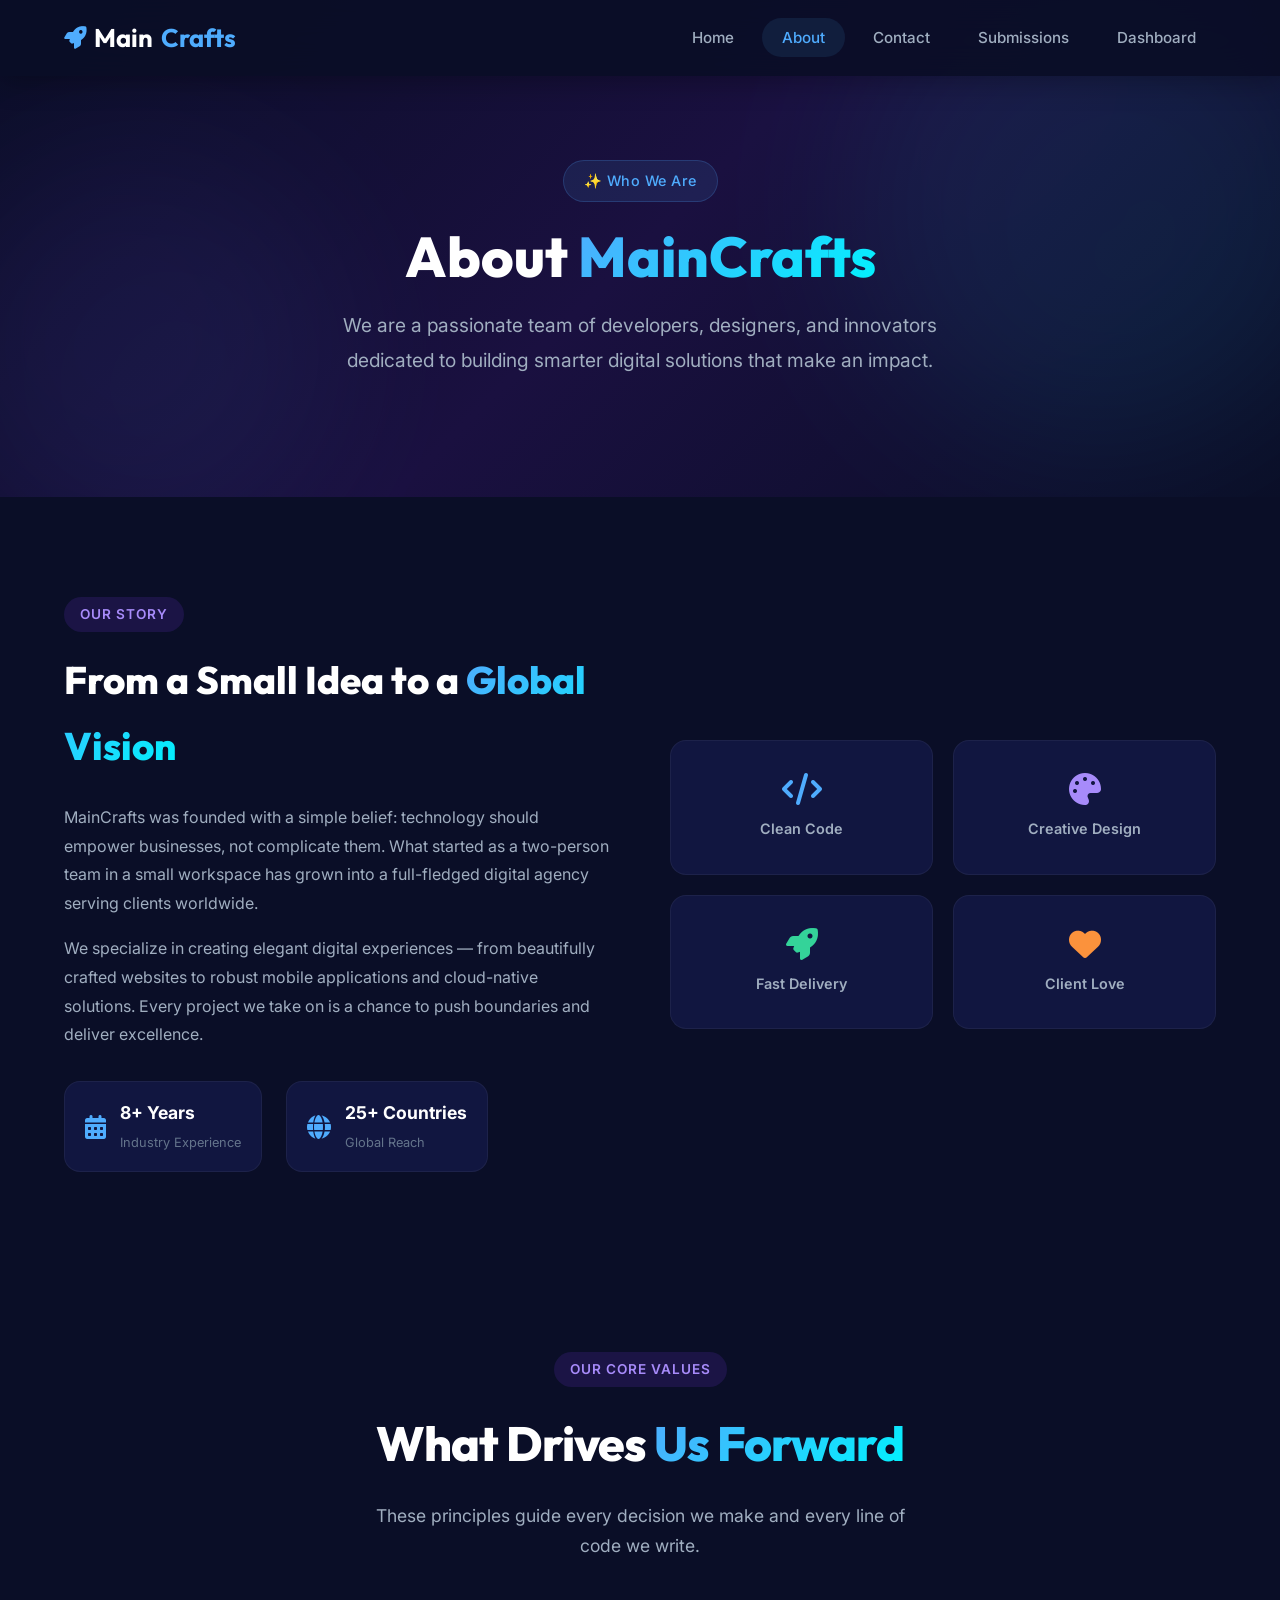
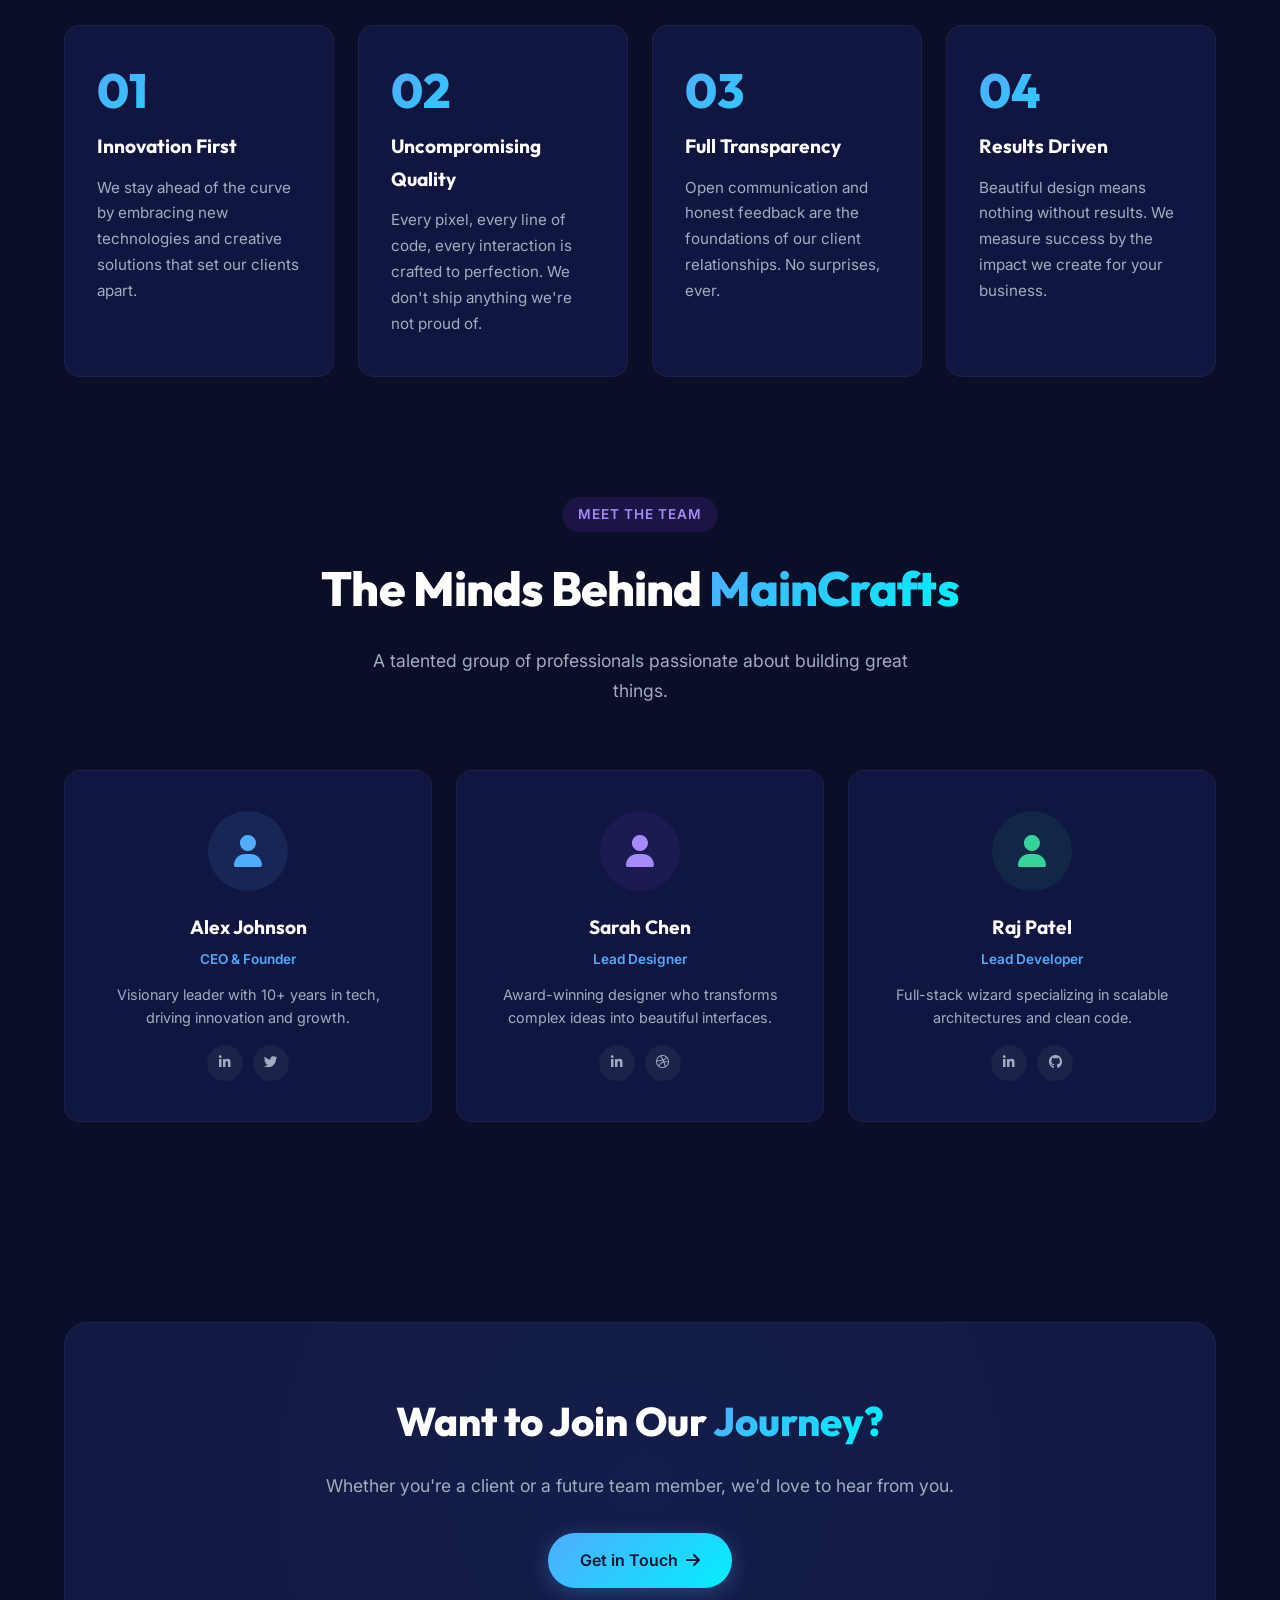
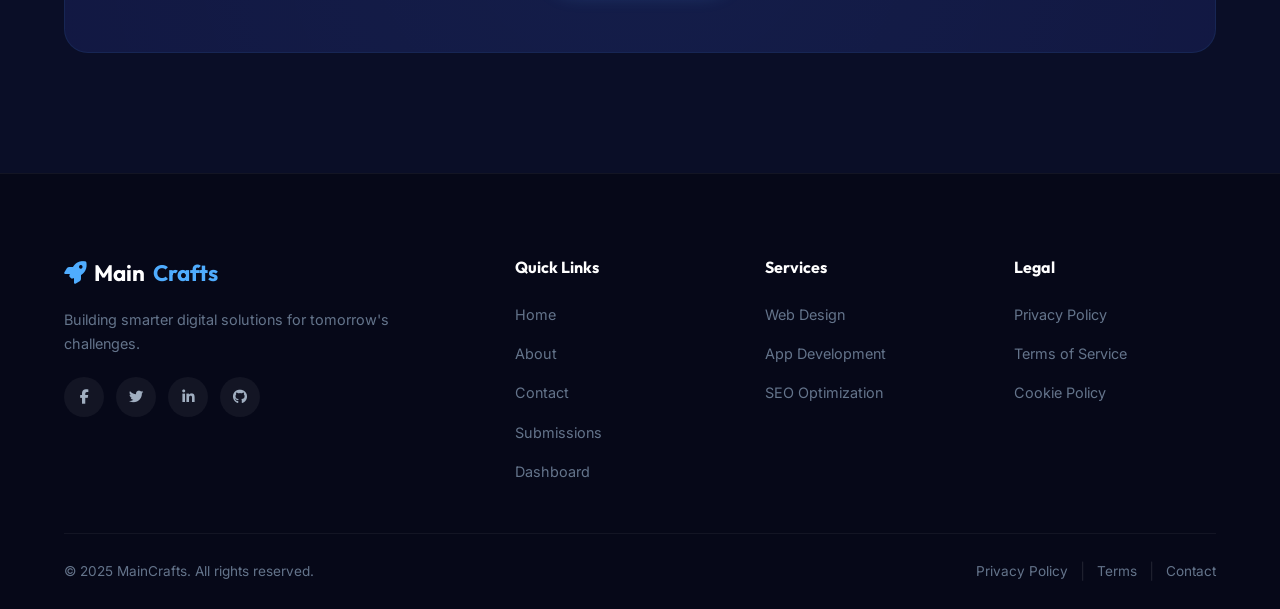
==== commit 39156583: "Task 4: Add Task Manager Dashboard with CRUD, LocalStorage, Search & Filter - Added dashboard.html w" ====
--- a/about.html
+++ b/about.html
@@ -30,6 +30,7 @@
                     <li><a href="about.html" class="nav-link active">About</a></li>
                     <li><a href="contact.html" class="nav-link">Contact</a></li>
                     <li><a href="submissions.html" class="nav-link">Submissions</a></li>
+                    <li><a href="dashboard.html" class="nav-link">Dashboard</a></li>
                 </ul>
             </nav>
         </div>
@@ -225,6 +226,7 @@
                         <li><a href="about.html">About</a></li>
                         <li><a href="contact.html">Contact</a></li>
                         <li><a href="submissions.html">Submissions</a></li>
+                        <li><a href="dashboard.html">Dashboard</a></li>
                     </ul>
                 </div>
                 <div class="footer-links-group">
--- a/style.css
+++ b/style.css
@@ -285,3 +285,88 @@
 .story-visual{grid-template-columns:1fr}
 .submission-field>i{display:none}
 }
+
+/* ========== TASK MANAGER DASHBOARD ========== */
+.dashboard-section{padding:80px 0 120px}
+
+/* Dashboard Stats */
+.dashboard-stats{display:grid;grid-template-columns:repeat(3,1fr);gap:20px;margin-bottom:32px}
+.dash-stat{background:var(--bg-card);border:1px solid rgba(255,255,255,0.05);border-radius:var(--radius);padding:24px;display:flex;align-items:center;gap:16px;transition:var(--transition)}
+.dash-stat:hover{transform:translateY(-4px);border-color:rgba(79,172,254,0.15);box-shadow:var(--shadow-glow)}
+.dash-stat i{font-size:1.8rem;color:var(--primary);min-width:40px;text-align:center}
+.dash-stat-number{display:block;font-family:var(--font-display);font-size:1.8rem;font-weight:800;color:var(--text-primary);line-height:1.2}
+.dash-stat-label{display:block;font-size:0.8rem;color:var(--text-muted);text-transform:uppercase;letter-spacing:1px;font-weight:600}
+
+/* Dashboard Input Box */
+.dashboard-input-box{background:var(--bg-card);border:1px solid rgba(255,255,255,0.05);border-radius:var(--radius);padding:32px;margin-bottom:24px;transition:var(--transition)}
+.dashboard-input-box.editing-mode{border-color:rgba(251,146,60,0.4);box-shadow:0 0 20px rgba(251,146,60,0.08)}
+.dashboard-input-box h2{font-family:var(--font-display);font-size:1.3rem;font-weight:700;margin-bottom:20px;display:flex;align-items:center;gap:10px}
+.dashboard-input-box h2 i{color:var(--primary);font-size:1.1rem}
+.editing-mode h2 i{color:#fb923c}
+.task-input-group{display:flex;gap:12px;align-items:center;flex-wrap:wrap}
+.task-input-group .input-wrapper{flex:1;min-width:250px}
+.task-input-group .input-wrapper input{padding:14px 20px 14px 44px;border-radius:var(--radius-sm);border:1px solid rgba(255,255,255,0.1);background:rgba(255,255,255,0.05);color:var(--text-primary);font-size:1rem;font-family:var(--font-main);outline:none;transition:var(--transition);width:100%}
+.task-input-group .input-wrapper input:focus{border-color:var(--primary);box-shadow:0 0 0 3px rgba(79,172,254,0.1)}
+.task-input-group .input-wrapper input::placeholder{color:var(--text-muted)}
+.task-input-group .input-wrapper i{position:absolute;left:16px;color:var(--text-muted);font-size:0.9rem;z-index:1}
+
+/* Search & Filter Controls */
+.dashboard-controls{display:flex;gap:16px;margin-bottom:32px;flex-wrap:wrap}
+.search-wrapper{position:relative;flex:1;min-width:220px;display:flex;align-items:center}
+.search-wrapper i{position:absolute;left:16px;color:var(--text-muted);font-size:0.9rem;z-index:1}
+.search-wrapper input{width:100%;padding:14px 20px 14px 44px;border-radius:var(--radius-sm);border:1px solid rgba(255,255,255,0.1);background:var(--bg-card);color:var(--text-primary);font-size:0.95rem;font-family:var(--font-main);outline:none;transition:var(--transition)}
+.search-wrapper input:focus{border-color:var(--primary);box-shadow:0 0 0 3px rgba(79,172,254,0.1)}
+.search-wrapper input::placeholder{color:var(--text-muted)}
+.filter-wrapper{position:relative;min-width:180px;display:flex;align-items:center}
+.filter-wrapper i{position:absolute;left:16px;color:var(--text-muted);font-size:0.85rem;z-index:1;pointer-events:none}
+.filter-wrapper select{width:100%;padding:14px 20px 14px 44px;border-radius:var(--radius-sm);border:1px solid rgba(255,255,255,0.1);background:var(--bg-card);color:var(--text-primary);font-size:0.95rem;font-family:var(--font-main);outline:none;cursor:pointer;transition:var(--transition);appearance:none;-webkit-appearance:none;-moz-appearance:none;background-image:url("data:image/svg+xml,%3Csvg xmlns='http://www.w3.org/2000/svg' width='12' height='12' viewBox='0 0 12 12'%3E%3Cpath fill='%2364748b' d='M6 8L1 3h10z'/%3E%3C/svg%3E");background-repeat:no-repeat;background-position:right 16px center}
+.filter-wrapper select:focus{border-color:var(--primary);box-shadow:0 0 0 3px rgba(79,172,254,0.1)}
+.filter-wrapper select option{background:var(--bg-dark);color:var(--text-primary);padding:8px}
+
+/* Task List */
+.task-list{display:flex;flex-direction:column;gap:12px;list-style:none;padding:0;margin:0}
+.task-item{background:var(--bg-card);border:1px solid rgba(255,255,255,0.05);border-radius:var(--radius);padding:18px 24px;display:flex;align-items:center;justify-content:space-between;gap:16px;transition:var(--transition);animation:fadeSlideIn 0.4s ease both;position:relative;overflow:hidden}
+.task-item::before{content:'';position:absolute;top:0;left:0;bottom:0;width:4px;background:var(--gradient-primary);opacity:0;transition:var(--transition)}
+.task-item:hover{transform:translateY(-2px);border-color:rgba(79,172,254,0.15);box-shadow:var(--shadow-glow)}
+.task-item:hover::before{opacity:1}
+
+/* Completed Task Styling */
+.task-completed{opacity:0.7}
+.task-completed::before{background:linear-gradient(135deg,#34d399 0%,#10b981 100%) !important}
+.task-completed .task-name{text-decoration:line-through;color:var(--text-muted)}
+
+/* Task Content */
+.task-content{display:flex;align-items:center;gap:14px;flex:1;min-width:0}
+.task-check{background:none;border:none;cursor:pointer;font-size:1.3rem;color:var(--text-muted);transition:var(--transition);padding:4px;display:flex;align-items:center;justify-content:center}
+.task-check:hover{color:var(--primary);transform:scale(1.15)}
+.task-check.checked{color:#34d399}
+.task-check.checked:hover{color:#10b981}
+.task-name{font-size:1rem;font-weight:500;color:var(--text-primary);transition:var(--transition);word-break:break-word}
+
+/* Task Action Buttons */
+.task-actions{display:flex;gap:8px;flex-shrink:0}
+.task-btn{width:38px;height:38px;border-radius:10px;border:none;cursor:pointer;display:flex;align-items:center;justify-content:center;font-size:0.85rem;transition:var(--transition)}
+.task-btn-edit{background:rgba(79,172,254,0.1);color:var(--primary)}
+.task-btn-edit:hover{background:rgba(79,172,254,0.25);transform:translateY(-2px)}
+.task-btn-delete{background:rgba(248,113,113,0.1);color:#f87171}
+.task-btn-delete:hover{background:rgba(248,113,113,0.25);transform:translateY(-2px)}
+
+/* Dashboard Responsive — Tablet */
+@media(max-width:768px){
+.dashboard-stats{grid-template-columns:1fr}
+.task-input-group{flex-direction:column}
+.task-input-group .input-wrapper{min-width:100%;width:100%}
+.task-input-group .btn{width:100%;justify-content:center}
+.dashboard-controls{flex-direction:column}
+.search-wrapper,.filter-wrapper{min-width:100%}
+.task-item{flex-direction:column;align-items:flex-start;gap:12px}
+.task-actions{align-self:flex-end}
+}
+
+/* Dashboard Responsive — Mobile */
+@media(max-width:480px){
+.dashboard-input-box{padding:20px}
+.dash-stat{padding:16px}
+.dash-stat-number{font-size:1.4rem}
+.task-item{padding:14px 16px}
+}
